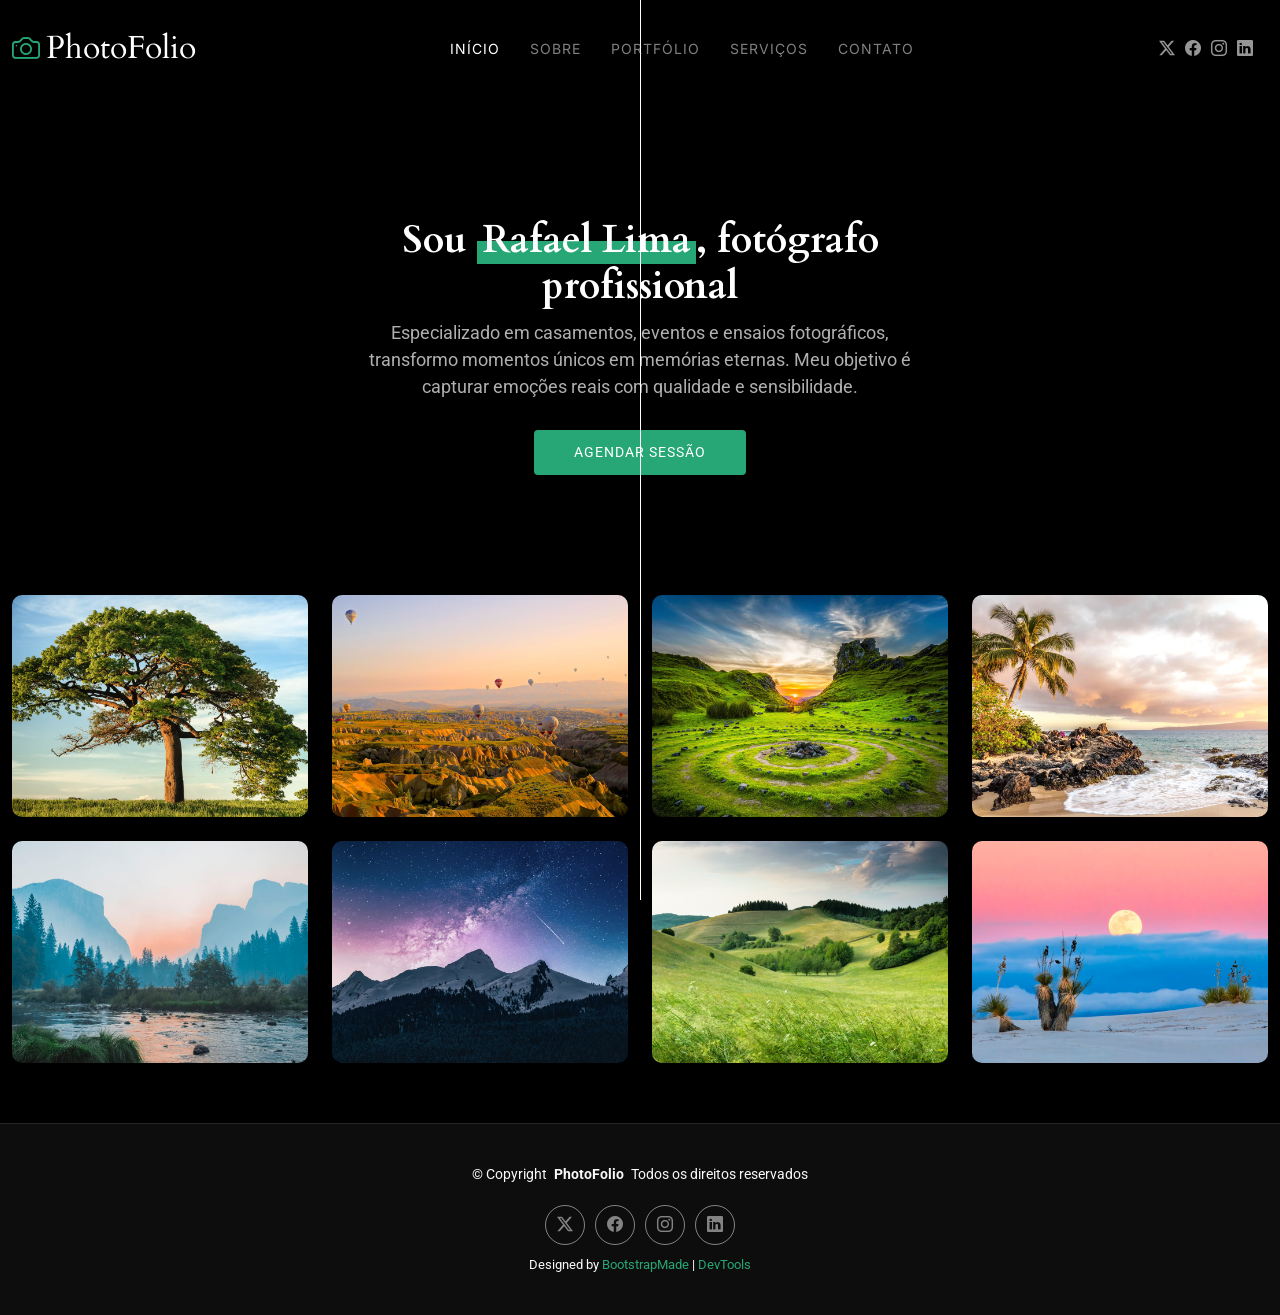
==== Portfolio/index.html @ c428792b "Add files via upload" ====
<!DOCTYPE html>
<html lang="en">

<head>
  <meta charset="utf-8">
  <meta content="width=device-width, initial-scale=1.0" name="viewport">
  <title>Index - Rafael Lima Fotografia</title>
  <meta name="description" content="">
  <meta name="keywords" content="">

  <!-- Favicons -->
  <link href="assets/img/favicon.png" rel="icon">
  <link href="assets/img/apple-touch-icon.png" rel="apple-touch-icon">

  <!-- Fonts -->
  <link href="https://fonts.googleapis.com" rel="preconnect">
  <link href="https://fonts.gstatic.com" rel="preconnect" crossorigin>
  <link href="https://fonts.googleapis.com/css2?family=Roboto:ital,wght@0,100;0,300;0,400;0,500;0,700;0,900;1,100;1,300;1,400;1,500;1,700;1,900&family=Inter:wght@100;200;300;400;500;600;700;800;900&family=Cardo:ital,wght@0,400;0,700;1,400;1,700&display=swap" rel="stylesheet">

  <!-- Vendor CSS Files -->
  <link href="assets/vendor/bootstrap/css/bootstrap.min.css" rel="stylesheet">
  <link href="assets/vendor/bootstrap-icons/bootstrap-icons.css" rel="stylesheet">
  <link href="assets/vendor/aos/aos.css" rel="stylesheet">
  <link href="assets/vendor/glightbox/css/glightbox.min.css" rel="stylesheet">
  <link href="assets/vendor/swiper/swiper-bundle.min.css" rel="stylesheet">

  <!-- Main CSS File -->
  <link href="assets/css/main.css" rel="stylesheet">

  <!-- =======================================================
  * Template Name: PhotoFolio
  * Template URL: https://bootstrapmade.com/photofolio-bootstrap-photography-website-template/
  * Updated: Aug 07 2024 with Bootstrap v5.3.3
  * Author: BootstrapMade.com
  * License: https://bootstrapmade.com/license/
  ======================================================== -->
</head>

<body class="index-page">

  <header id="header" class="header d-flex align-items-center sticky-top">
    <div class="container-fluid position-relative d-flex align-items-center justify-content-between">

      <a href="index.html" class="logo d-flex align-items-center me-auto me-xl-0">
        <!-- Uncomment the line below if you also wish to use an image logo -->
        <!-- <img src="assets/img/logo.png" alt=""> -->
        <i class="bi bi-camera"></i>
        <h1 class="sitename">PhotoFolio</h1>
      </a>

      <nav id="navmenu" class="navmenu">
      <ul>
        <li><a href="index.html" class="active">Início</a></li>
        <li><a href="about.html">Sobre</a></li>
        <li class="dropdown"><a href="gallery.html"><span>Portfólio</span></a></li>
        <li><a href="services.html">Serviços</a></li>
        <li><a href="contact.html">Contato</a></li>
      </ul>
      <i class="mobile-nav-toggle d-xl-none bi bi-list"></i>
    </nav>

      <div class="header-social-links">
        <a href="#" class="twitter"><i class="bi bi-twitter-x"></i></a>
        <a href="#" class="facebook"><i class="bi bi-facebook"></i></a>
        <a href="#" class="instagram"><i class="bi bi-instagram"></i></a>
        <a href="#" class="linkedin"><i class="bi bi-linkedin"></i></a>
      </div>

    </div>
  </header>

  <main class="main">

    <!-- Hero Section -->
    <section id="hero" class="hero section">

      <div class="container">
        <div class="row justify-content-center">
          <div class="col-lg-6 text-center" data-aos="fade-up" data-aos-delay="100">
            <h2><span>Sou </span><span class="underlight">Rafael Lima</span>, fotógrafo profissional</h2>
        <p>
          Especializado em casamentos, eventos e ensaios fotográficos, transformo momentos únicos em memórias eternas. 
          Meu objetivo é capturar emoções reais com qualidade e sensibilidade.
        </p>
        <a href="contact.html" class="btn-get-started">Agendar Sessão<br></a>
          </div>
        </div>
      </div>

    </section><!-- /Hero Section -->

    <!-- Gallery Section -->
    <section id="gallery" class="gallery section">

      <div class="container-fluid" data-aos="fade-up" data-aos-delay="100">

        <div class="row gy-4 justify-content-center">

          <div class="col-xl-3 col-lg-4 col-md-6">
            <div class="gallery-item h-100">
              <img src="assets/img/gallery/gallery-1.jpg" class="img-fluid" alt="">
              <div class="gallery-links d-flex align-items-center justify-content-center">
                <a href="assets/img/gallery/gallery-1.jpg" title="Gallery 1" class="glightbox preview-link"><i class="bi bi-arrows-angle-expand"></i></a>
                <a href="gallery-single.html" class="details-link"><i class="bi bi-link-45deg"></i></a>
              </div>
            </div>
          </div><!-- End Gallery Item -->

          <div class="col-xl-3 col-lg-4 col-md-6">
            <div class="gallery-item h-100">
              <img src="assets/img/gallery/gallery-2.jpg" class="img-fluid" alt="">
              <div class="gallery-links d-flex align-items-center justify-content-center">
                <a href="assets/img/gallery/gallery-2.jpg" title="Gallery 2" class="glightbox preview-link"><i class="bi bi-arrows-angle-expand"></i></a>
                <a href="gallery-single.html" class="details-link"><i class="bi bi-link-45deg"></i></a>
              </div>
            </div>
          </div><!-- End Gallery Item -->

          <div class="col-xl-3 col-lg-4 col-md-6">
            <div class="gallery-item h-100">
              <img src="assets/img/gallery/gallery-3.jpg" class="img-fluid" alt="">
              <div class="gallery-links d-flex align-items-center justify-content-center">
                <a href="assets/img/gallery/gallery-3.jpg" title="Gallery 3" class="glightbox preview-link"><i class="bi bi-arrows-angle-expand"></i></a>
                <a href="gallery-single.html" class="details-link"><i class="bi bi-link-45deg"></i></a>
              </div>
            </div>
          </div><!-- End Gallery Item -->

          <div class="col-xl-3 col-lg-4 col-md-6">
            <div class="gallery-item h-100">
              <img src="assets/img/gallery/gallery-4.jpg" class="img-fluid" alt="">
              <div class="gallery-links d-flex align-items-center justify-content-center">
                <a href="assets/img/gallery/gallery-4.jpg" title="Gallery 4" class="glightbox preview-link"><i class="bi bi-arrows-angle-expand"></i></a>
                <a href="gallery-single.html" class="details-link"><i class="bi bi-link-45deg"></i></a>
              </div>
            </div>
          </div><!-- End Gallery Item -->

          <div class="col-xl-3 col-lg-4 col-md-6">
            <div class="gallery-item h-100">
              <img src="assets/img/gallery/gallery-5.jpg" class="img-fluid" alt="">
              <div class="gallery-links d-flex align-items-center justify-content-center">
                <a href="assets/img/gallery/gallery-5.jpg" title="Gallery 5" class="glightbox preview-link"><i class="bi bi-arrows-angle-expand"></i></a>
                <a href="gallery-single.html" class="details-link"><i class="bi bi-link-45deg"></i></a>
              </div>
            </div>
          </div><!-- End Gallery Item -->

          <div class="col-xl-3 col-lg-4 col-md-6">
            <div class="gallery-item h-100">
              <img src="assets/img/gallery/gallery-6.jpg" class="img-fluid" alt="">
              <div class="gallery-links d-flex align-items-center justify-content-center">
                <a href="assets/img/gallery/gallery-6.jpg" title="Gallery 6" class="glightbox preview-link"><i class="bi bi-arrows-angle-expand"></i></a>
                <a href="gallery-single.html" class="details-link"><i class="bi bi-link-45deg"></i></a>
              </div>
            </div>
          </div><!-- End Gallery Item -->

          <div class="col-xl-3 col-lg-4 col-md-6">
            <div class="gallery-item h-100">
              <img src="assets/img/gallery/gallery-7.jpg" class="img-fluid" alt="">
              <div class="gallery-links d-flex align-items-center justify-content-center">
                <a href="assets/img/gallery/gallery-7.jpg" title="Gallery 7" class="glightbox preview-link"><i class="bi bi-arrows-angle-expand"></i></a>
                <a href="gallery-single.html" class="details-link"><i class="bi bi-link-45deg"></i></a>
              </div>
            </div>
          </div><!-- End Gallery Item -->

          <div class="col-xl-3 col-lg-4 col-md-6">
            <div class="gallery-item h-100">
              <img src="assets/img/gallery/gallery-8-2.jpg" class="img-fluid" alt="">
              <div class="gallery-links d-flex align-items-center justify-content-center">
                <a href="assets/img/gallery/gallery-8-2.jpg" title="Gallery 8" class="glightbox preview-link"><i class="bi bi-arrows-angle-expand"></i></a>
                <a href="gallery-single.html" class="details-link"><i class="bi bi-link-45deg"></i></a>
              </div>
            </div>
          </div><!-- End Gallery Item -->

        </div>

      </div>

    </section><!-- /Gallery Section -->

  </main>

  <footer id="footer" class="footer">

    <div class="container">
      <div class="copyright text-center ">
        <p>© <span>Copyright</span> <strong class="px-1 sitename">PhotoFolio</strong> <span>Todos os direitos reservados</span></p>
      </div>
      <div class="social-links d-flex justify-content-center">
        <a href=""><i class="bi bi-twitter-x"></i></a>
        <a href=""><i class="bi bi-facebook"></i></a>
        <a href=""><i class="bi bi-instagram"></i></a>
        <a href=""><i class="bi bi-linkedin"></i></a>
      </div>
      <div class="credits">
        <!-- All the links in the footer should remain intact. -->
        <!-- You can delete the links only if you've purchased the pro version. -->
        <!-- Licensing information: https://bootstrapmade.com/license/ -->
        <!-- Purchase the pro version with working PHP/AJAX contact form: [buy-url] -->
        Designed by <a href="https://bootstrapmade.com/">BootstrapMade</a> | <a href="https://bootstrapmade.com/tools/">DevTools</a>
      </div>
    </div>

  </footer>

  <!-- Scroll Top -->
  <a href="#" id="scroll-top" class="scroll-top d-flex align-items-center justify-content-center"><i class="bi bi-arrow-up-short"></i></a>

  <!-- Preloader -->
  <div id="preloader">
    <div class="line"></div>
  </div>

  <!-- Vendor JS Files -->
  <script src="assets/vendor/bootstrap/js/bootstrap.bundle.min.js"></script>
  <script src="assets/vendor/php-email-form/validate.js"></script>
  <script src="assets/vendor/aos/aos.js"></script>
  <script src="assets/vendor/glightbox/js/glightbox.min.js"></script>
  <script src="assets/vendor/swiper/swiper-bundle.min.js"></script>

  <!-- Main JS File -->
  <script src="assets/js/main.js"></script>

</body>

</html>
---- Portfolio/assets/css/main.css ----
/**
* Template Name: PhotoFolio
* Template URL: https://bootstrapmade.com/photofolio-bootstrap-photography-website-template/
* Updated: Aug 07 2024 with Bootstrap v5.3.3
* Author: BootstrapMade.com
* License: https://bootstrapmade.com/license/
*/

/*--------------------------------------------------------------
# Font & Color Variables
# Help: https://bootstrapmade.com/color-system/
--------------------------------------------------------------*/
/* Fonts */
:root {
  --default-font: "Roboto",  system-ui, -apple-system, "Segoe UI", Roboto, "Helvetica Neue", Arial, "Noto Sans", "Liberation Sans", sans-serif, "Apple Color Emoji", "Segoe UI Emoji", "Segoe UI Symbol", "Noto Color Emoji";
  --heading-font: "Cardo",  sans-serif;
  --nav-font: "Inter",  sans-serif;
}

/* Global Colors - The following color variables are used throughout the website. Updating them here will change the color scheme of the entire website */
:root { 
  --background-color: #000000; /* Background color for the entire website, including individual sections */
  --default-color: #fafafa; /* Default color used for the majority of the text content across the entire website */
  --heading-color: #ffffff; /* Color for headings, subheadings and title throughout the website */
  --accent-color: #27a776; /* Accent color that represents your brand on the website. It's used for buttons, links, and other elements that need to stand out */
  --surface-color: #1a1a1a; /* The surface color is used as a background of boxed elements within sections, such as cards, icon boxes, or other elements that require a visual separation from the global background. */
  --contrast-color: #ffffff; /* Contrast color for text, ensuring readability against backgrounds of accent, heading, or default colors. */
}

/* Nav Menu Colors - The following color variables are used specifically for the navigation menu. They are separate from the global colors to allow for more customization options */
:root {
  --nav-color: rgba(255, 255, 255, 0.5);  /* The default color of the main navmenu links */
  --nav-hover-color: #ffffff; /* Applied to main navmenu links when they are hovered over or active */
  --nav-mobile-background-color: #1a1a1a; /* Used as the background color for mobile navigation menu */
  --nav-dropdown-background-color: #1a1a1a; /* Used as the background color for dropdown items that appear when hovering over primary navigation items */
  --nav-dropdown-color: rgba(255, 255, 255, 0.5); /* Used for navigation links of the dropdown items in the navigation menu. */
  --nav-dropdown-hover-color: #ffffff; /* Similar to --nav-hover-color, this color is applied to dropdown navigation links when they are hovered over. */
}

/* Color Presets - These classes override global colors when applied to any section or element, providing reuse of the sam color scheme. */

.light-background {
  --background-color: #1a1a1a;
  --surface-color: #343434;
}

.dark-background {
  --background-color: #060606;
  --default-color: #ffffff;
  --heading-color: #ffffff;
  --surface-color: #252525;
  --contrast-color: #ffffff;
}

/* Smooth scroll */
:root {
  scroll-behavior: smooth;
}

/*--------------------------------------------------------------
# General Styling & Shared Classes
--------------------------------------------------------------*/
body {
  color: var(--default-color);
  background-color: var(--background-color);
  font-family: var(--default-font);
}

a {
  color: var(--accent-color);
  text-decoration: none;
  transition: 0.3s;
}

a:hover {
  color: color-mix(in srgb, var(--accent-color), transparent 25%);
  text-decoration: none;
}

h1,
h2,
h3,
h4,
h5,
h6 {
  color: var(--heading-color);
  font-family: var(--heading-font);
}

/* PHP Email Form Messages
------------------------------*/
.php-email-form .error-message {
  display: none;
  background: #df1529;
  color: #ffffff;
  text-align: left;
  padding: 15px;
  margin-bottom: 24px;
  font-weight: 600;
}

.php-email-form .sent-message {
  display: none;
  color: #ffffff;
  background: #059652;
  text-align: center;
  padding: 15px;
  margin-bottom: 24px;
  font-weight: 600;
}

.php-email-form .loading {
  display: none;
  background: var(--surface-color);
  text-align: center;
  padding: 15px;
  margin-bottom: 24px;
}

.php-email-form .loading:before {
  content: "";
  display: inline-block;
  border-radius: 50%;
  width: 24px;
  height: 24px;
  margin: 0 10px -6px 0;
  border: 3px solid var(--accent-color);
  border-top-color: var(--surface-color);
  animation: php-email-form-loading 1s linear infinite;
}

@keyframes php-email-form-loading {
  0% {
    transform: rotate(0deg);
  }

  100% {
    transform: rotate(360deg);
  }
}

/*--------------------------------------------------------------
# Global Header
--------------------------------------------------------------*/
.header {
  color: var(--default-color);
  background-color: var(--background-color);
  padding: 20px 0;
  transition: all 0.5s;
  z-index: 997;
  border-bottom: 1px solid var(--background-color);
}

.header .logo {
  line-height: 1;
}

.header .logo img {
  max-height: 36px;
  margin-right: 8px;
}

.header .logo h1 {
  font-size: 32px;
  margin: 0;
  font-weight: 400;
  color: var(--heading-color);
}

.header .logo i {
  font-size: 28px;
  margin-right: 6px;
}

.header .header-social-links {
  padding-right: 15px;
}

.header .header-social-links a {
  color: color-mix(in srgb, var(--default-color), transparent 40%);
  padding-left: 6px;
  display: inline-block;
  transition: 0.3s;
  font-size: 16px;
}

.header .header-social-links a:hover {
  color: var(--accent-color);
}

.header .header-social-links a i {
  line-height: 0px;
}

@media (max-width: 1200px) {
  .header .logo {
    order: 1;
  }

  .header .logo h1 {
    font-size: 26px;
  }

  .header .logo i {
    font-size: 20px;
  }

  .header .header-social-links {
    order: 2;
  }

  .header .header-social-links a {
    font-size: 16px;
  }

  .header .navmenu {
    order: 3;
  }
}

.scrolled .header {
  border-color: color-mix(in srgb, var(--background-color) 90%, white 20%);
}

/*--------------------------------------------------------------
# Navigation Menu
--------------------------------------------------------------*/
/* Navmenu - Desktop */
@media (min-width: 1200px) {
  .navmenu {
    padding: 0;
  }

  .navmenu ul {
    margin: 0;
    padding: 0;
    display: flex;
    list-style: none;
    align-items: center;
  }

  .navmenu li {
    position: relative;
  }

  .navmenu a,
  .navmenu a:focus {
    color: var(--nav-color);
    padding: 18px 15px;
    font-size: 14px;
    font-family: var(--nav-font);
    font-weight: 400;
    display: flex;
    align-items: center;
    justify-content: space-between;
    white-space: nowrap;
    transition: 0.3s;
    text-transform: uppercase;
    letter-spacing: 1px;
  }

  .navmenu a i,
  .navmenu a:focus i {
    font-size: 12px;
    line-height: 0;
    margin-left: 5px;
    transition: 0.3s;
  }

  .navmenu li:last-child a {
    padding-right: 0;
  }

  .navmenu li:hover>a,
  .navmenu .active,
  .navmenu .active:focus {
    color: var(--nav-hover-color);
  }

  .navmenu .dropdown ul {
    margin: 0;
    padding: 10px 0;
    background: var(--nav-dropdown-background-color);
    display: block;
    position: absolute;
    visibility: hidden;
    left: 14px;
    top: 130%;
    opacity: 0;
    transition: 0.3s;
    border-radius: 4px;
    z-index: 99;
  }

  .navmenu .dropdown ul li {
    min-width: 200px;
  }

  .navmenu .dropdown ul a {
    padding: 10px 20px;
    font-size: 15px;
    text-transform: none;
    color: var(--nav-dropdown-color);
  }

  .navmenu .dropdown ul a i {
    font-size: 12px;
  }

  .navmenu .dropdown ul a:hover,
  .navmenu .dropdown ul .active:hover,
  .navmenu .dropdown ul li:hover>a {
    color: var(--nav-dropdown-hover-color);
  }

  .navmenu .dropdown:hover>ul {
    opacity: 1;
    top: 100%;
    visibility: visible;
  }

  .navmenu .dropdown .dropdown ul {
    top: 0;
    left: -90%;
    visibility: hidden;
  }

  .navmenu .dropdown .dropdown:hover>ul {
    opacity: 1;
    top: 0;
    left: -100%;
    visibility: visible;
  }
}

/* Navmenu - Mobile */
@media (max-width: 1199px) {
  .mobile-nav-toggle {
    color: var(--nav-color);
    font-size: 28px;
    line-height: 0;
    margin-right: 10px;
    cursor: pointer;
    transition: color 0.3s;
  }

  .navmenu {
    padding: 0;
    z-index: 9997;
  }

  .navmenu ul {
    display: none;
    position: absolute;
    inset: 60px 20px 20px 20px;
    padding: 10px 0;
    margin: 0;
    border-radius: 6px;
    background-color: var(--nav-mobile-background-color);
    overflow-y: auto;
    transition: 0.3s;
    z-index: 9998;
    box-shadow: 0px 0px 30px rgba(0, 0, 0, 0.1);
  }

  .navmenu a,
  .navmenu a:focus {
    color: var(--nav-dropdown-color);
    padding: 10px 20px;
    font-family: var(--nav-font);
    font-size: 17px;
    font-weight: 500;
    display: flex;
    align-items: center;
    justify-content: space-between;
    white-space: nowrap;
    transition: 0.3s;
  }

  .navmenu a i,
  .navmenu a:focus i {
    font-size: 12px;
    line-height: 0;
    margin-left: 5px;
    width: 30px;
    height: 30px;
    display: flex;
    align-items: center;
    justify-content: center;
    border-radius: 50%;
    transition: 0.3s;
    background-color: color-mix(in srgb, var(--accent-color), transparent 90%);
  }

  .navmenu a i:hover,
  .navmenu a:focus i:hover {
    background-color: var(--accent-color);
    color: var(--contrast-color);
  }

  .navmenu a:hover,
  .navmenu .active,
  .navmenu .active:focus {
    color: var(--nav-dropdown-hover-color);
  }

  .navmenu .active i,
  .navmenu .active:focus i {
    background-color: var(--accent-color);
    color: var(--contrast-color);
    transform: rotate(180deg);
  }

  .navmenu .dropdown ul {
    position: static;
    display: none;
    z-index: 99;
    padding: 10px 0;
    margin: 10px 20px;
    background-color: var(--nav-dropdown-background-color);
    border: 1px solid color-mix(in srgb, var(--default-color), transparent 90%);
    box-shadow: none;
    transition: all 0.5s ease-in-out;
  }

  .navmenu .dropdown ul ul {
    background-color: rgba(33, 37, 41, 0.1);
  }

  .navmenu .dropdown>.dropdown-active {
    display: block;
    background-color: rgba(33, 37, 41, 0.03);
  }

  .mobile-nav-active {
    overflow: hidden;
  }

  .mobile-nav-active .mobile-nav-toggle {
    color: #fff;
    position: absolute;
    font-size: 32px;
    top: 15px;
    right: 15px;
    margin-right: 0;
    z-index: 9999;
  }

  .mobile-nav-active .navmenu {
    position: fixed;
    overflow: hidden;
    inset: 0;
    background: rgba(33, 37, 41, 0.8);
    transition: 0.3s;
  }

  .mobile-nav-active .navmenu>ul {
    display: block;
  }
}

/*--------------------------------------------------------------
# Global Footer
--------------------------------------------------------------*/
.footer {
  --background-color: color-mix(in srgb, var(--default-color), transparent 95%);
  border-top: 1px solid color-mix(in srgb, var(--default-color), transparent 90%);
  color: var(--default-color);
  background-color: var(--background-color);
  font-size: 14px;
  padding: 40px 0;
  position: relative;
}

.footer .copyright p {
  margin-bottom: 0;
}

.footer .social-links {
  margin-top: 20px;
}

.footer .social-links a {
  display: flex;
  align-items: center;
  justify-content: center;
  width: 40px;
  height: 40px;
  border-radius: 50%;
  border: 1px solid color-mix(in srgb, var(--default-color), transparent 50%);
  font-size: 16px;
  color: color-mix(in srgb, var(--default-color), transparent 50%);
  margin: 0 5px;
  transition: 0.3s;
}

.footer .social-links a:hover {
  color: var(--accent-color);
  border-color: var(--accent-color);
}

.footer .credits {
  margin-top: 10px;
  font-size: 13px;
  text-align: center;
}

/*--------------------------------------------------------------
# Preloader
--------------------------------------------------------------*/
#preloader {
  display: flex;
  position: fixed;
  inset: 0;
  width: 100%;
  height: 100vh;
  z-index: 99999;
}

#preloader:before,
#preloader:after {
  content: "";
  background-color: #000000;
  position: absolute;
  inset: 0;
  width: 50%;
  height: 100%;
  transition: all 0.3s ease 0s;
  z-index: -1;
}

#preloader:after {
  left: auto;
  right: 0;
}

#preloader .line {
  position: relative;
  overflow: hidden;
  margin: auto;
  width: 1px;
  height: 280px;
  transition: all 0.8s ease 0s;
}

#preloader .line:before {
  content: "";
  position: absolute;
  background-color: #ffffff;
  left: 0;
  top: 50%;
  width: 1px;
  height: 0%;
  transform: translateY(-50%);
  animation: lineincrease 1000ms ease-in-out 0s forwards;
}

#preloader .line:after {
  content: "";
  position: absolute;
  background-color: color-mix(in srgb, var(--default-color), transparent 95%);
  left: 0;
  top: 0;
  width: 1px;
  height: 100%;
  transform: translateY(-100%);
  animation: linemove 1200ms linear 0s infinite;
  animation-delay: 2000ms;
}

#preloader.loaded .line {
  opacity: 0;
  height: 100% !important;
}

#preloader.loaded .line:after {
  opacity: 0;
}

#preloader.loaded:before,
#preloader.loaded:after {
  animation: preloaderfinish 300ms ease-in-out 500ms forwards;
}

@keyframes lineincrease {
  0% {
    height: 0%;
  }

  100% {
    height: 100%;
  }
}

@keyframes linemove {
  0% {
    transform: translateY(200%);
  }

  100% {
    transform: translateY(-100%);
  }
}

@keyframes preloaderfinish {
  0% {
    width: 5 0%;
  }

  100% {
    width: 0%;
  }
}

/*--------------------------------------------------------------
# Scroll Top Button
--------------------------------------------------------------*/
.scroll-top {
  position: fixed;
  visibility: hidden;
  opacity: 0;
  right: 15px;
  bottom: -15px;
  z-index: 99999;
  background-color: var(--accent-color);
  width: 44px;
  height: 44px;
  border-radius: 50px;
  transition: all 0.4s;
}

.scroll-top i {
  font-size: 24px;
  color: var(--default-color);
  line-height: 0;
}

.scroll-top:hover {
  background-color: color-mix(in srgb, var(--accent-color), transparent 20%);
}

.scroll-top.active {
  visibility: visible;
  opacity: 1;
  bottom: 15px;
}

/*--------------------------------------------------------------
# Disable aos animation delay on mobile devices
--------------------------------------------------------------*/
@media screen and (max-width: 768px) {
  [data-aos-delay] {
    transition-delay: 0 !important;
  }
}

/*--------------------------------------------------------------
# Global Page Titles & Breadcrumbs
--------------------------------------------------------------*/
.page-title {
  color: var(--default-color);
  background-color: var(--background-color);
  position: relative;
}

.page-title .heading {
  padding: 80px 0;
  border-top: 1px solid color-mix(in srgb, var(--default-color), transparent 90%);
}

.page-title .heading h1 {
  font-size: 64px;
  font-weight: 400;
}

.page-title .heading .cta-btn {
  color: var(--default-color);
  background: var(--accent-color);
  font-weight: 400;
  font-size: 14px;
  display: inline-block;
  margin-top: 20px;
  padding: 12px 40px;
  border-radius: 4px;
  transition: 0.5s;
  text-transform: uppercase;
  letter-spacing: 1px;
}

.page-title .heading .cta-btn:hover {
  background-color: color-mix(in srgb, var(--accent-color) 90%, white 10%);
}

.page-title nav {
  background-color: color-mix(in srgb, var(--default-color), transparent 90%);
  padding: 20px 0;
}

.page-title nav ol {
  display: flex;
  flex-wrap: wrap;
  list-style: none;
  margin: 0;
  font-size: 16px;
  font-weight: 600;
}

.page-title nav ol li+li {
  padding-left: 10px;
}

.page-title nav ol li+li::before {
  content: "/";
  display: inline-block;
  padding-right: 10px;
  color: color-mix(in srgb, var(--default-color), transparent 70%);
}

/*--------------------------------------------------------------
# Global Sections
--------------------------------------------------------------*/
section,
.section {
  color: var(--default-color);
  background-color: var(--background-color);
  padding: 60px 0;
  scroll-margin-top: 100px;
  overflow: clip;
}

@media (max-width: 1199px) {

  section,
  .section {
    scroll-margin-top: 66px;
  }
}

/*--------------------------------------------------------------
# Global Section Titles
--------------------------------------------------------------*/
.section-title {
  padding-bottom: 60px;
  position: relative;
}

.section-title h2 {
  font-size: 14px;
  font-weight: 400;
  padding: 0;
  line-height: 1px;
  margin: 0;
  letter-spacing: 1.5px;
  text-transform: uppercase;
  color: color-mix(in srgb, var(--default-color), transparent 50%);
  position: relative;
  font-family: var(--default-font);
}

.section-title h2::after {
  content: "";
  width: 120px;
  height: 1px;
  display: inline-block;
  background: var(--accent-color);
  margin: 4px 10px;
}

.section-title p {
  color: var(--heading-color);
  margin: 0;
  font-size: 36px;
  font-weight: 400;
  font-family: var(--heading-font);
}

/*--------------------------------------------------------------
# Hero Section
--------------------------------------------------------------*/
.hero {
  width: 100%;
  min-height: 30vh;
  position: relative;
  padding: 120px 0 60px 0;
  display: flex;
  align-items: center;
}

.hero h2 {
  margin: 0 0 10px 0;
  font-size: 38px;
  font-weight: 700;
}

.hero h2 .underlight {
  position: relative;
  z-index: 1;
  padding: 0 5px;
  display: inline-block;
}

.hero h2 .underlight:before {
  content: "";
  position: absolute;
  height: 50%;
  bottom: 0;
  left: 0;
  right: 0;
  background: var(--accent-color);
  z-index: -1;
}

.hero p {
  color: color-mix(in srgb, var(--default-color), transparent 30%);
  margin-bottom: 30px;
  font-size: 18px;
}

@media (max-width: 768px) {
  .hero h2 {
    font-size: 32px;
  }
}

.hero .btn-get-started {
  color: var(--contrast-color);
  background: var(--accent-color);
  font-weight: 400;
  font-size: 14px;
  display: inline-block;
  padding: 12px 40px;
  border-radius: 4px;
  transition: 0.5s;
  text-transform: uppercase;
  letter-spacing: 1px;
}

.hero .btn-get-started:hover {
  background-color: color-mix(in srgb, var(--accent-color) 90%, white 10%);
}

/*--------------------------------------------------------------
# Gallery Section
--------------------------------------------------------------*/
.gallery .gallery-item {
  position: relative;
  overflow: hidden;
  border-radius: 10px;
}

.gallery .gallery-item img {
  transition: 0.3s;
}

.gallery .gallery-links {
  position: absolute;
  inset: 0;
  opacity: 0;
  transition: all ease-in-out 0.3s;
  background: rgba(0, 0, 0, 0.6);
  z-index: 3;
}

.gallery .gallery-links .preview-link,
.gallery .gallery-links .details-link {
  font-size: 20px;
  color: rgba(255, 255, 255, 0.5);
  transition: 0.3s;
  line-height: 1.2;
  margin: 30px 8px 0 8px;
}

.gallery .gallery-links .preview-link:hover,
.gallery .gallery-links .details-link:hover {
  color: #ffffff;
}

.gallery .gallery-links .details-link {
  font-size: 30px;
  line-height: 0;
}

.gallery .gallery-item:hover .gallery-links {
  opacity: 1;
}

.gallery .gallery-item:hover .preview-link,
.gallery .gallery-item:hover .details-link {
  margin-top: 0;
}

.gallery .gallery-item:hover img {
  transform: scale(1.1);
}

.glightbox-clean .gslide-description {
  background: #272727;
}

.glightbox-clean .gslide-title {
  color: rgba(255, 255, 255, 0.8);
  margin: 0;
}

/*--------------------------------------------------------------
# About Section
--------------------------------------------------------------*/
.about .content h2 {
  font-weight: 700;
  font-size: 24px;
}

.about .content ul {
  list-style: none;
  padding: 0;
}

.about .content ul li {
  margin-bottom: 20px;
  display: flex;
  align-items: center;
}

.about .content ul strong {
  margin-right: 10px;
}

.about .content ul i {
  font-size: 16px;
  margin-right: 5px;
  color: var(--accent-color);
  line-height: 0;
}

/*--------------------------------------------------------------
# Testimonials Section
--------------------------------------------------------------*/
.testimonials .testimonial-item {
  background-color: var(--surface-color);
  box-shadow: 0px 0 20px rgba(0, 0, 0, 0.1);
  box-sizing: content-box;
  padding: 30px;
  margin: 40px 30px;
  min-height: 320px;
  display: flex;
  flex-direction: column;
  text-align: center;
  transition: 0.3s;
}

.testimonials .testimonial-item .stars {
  margin-bottom: 15px;
}

.testimonials .testimonial-item .stars i {
  color: #ffc107;
  margin: 0 1px;
}

.testimonials .testimonial-item .testimonial-img {
  width: 90px;
  border-radius: 50%;
  border: 4px solid var(--background-color);
  margin: 0 auto;
}

.testimonials .testimonial-item h3 {
  font-size: 18px;
  font-weight: bold;
  margin: 10px 0 5px 0;
}

.testimonials .testimonial-item h4 {
  font-size: 14px;
  color: color-mix(in srgb, var(--default-color), transparent 40%);
  margin: 0;
}

.testimonials .testimonial-item p {
  font-style: italic;
  margin: 0 auto 15px auto;
}

.testimonials .swiper-wrapper {
  height: auto;
}

.testimonials .swiper-pagination {
  margin-top: 20px;
  position: relative;
}

.testimonials .swiper-pagination .swiper-pagination-bullet {
  width: 12px;
  height: 12px;
  background-color: color-mix(in srgb, var(--default-color), transparent 85%);
  opacity: 1;
}

.testimonials .swiper-pagination .swiper-pagination-bullet-active {
  background-color: var(--accent-color);
}

.testimonials .swiper-slide {
  opacity: 0.3;
}

@media (max-width: 1199px) {
  .testimonials .swiper-slide-active {
    opacity: 1;
  }

  .testimonials .swiper-pagination {
    margin-top: 0;
  }

  .testimonials .testimonial-item {
    margin: 40px 20px;
  }
}

@media (min-width: 1200px) {
  .testimonials .swiper-slide-next {
    opacity: 1;
    transform: scale(1.12);
  }
}

/*--------------------------------------------------------------
# Gallery Details Section
--------------------------------------------------------------*/
.gallery-details .portfolio-details-slider img {
  width: 100%;
}

.gallery-details .swiper-wrapper {
  height: auto;
}

.gallery-details .swiper-button-prev,
.gallery-details .swiper-button-next {
  width: 48px;
  height: 48px;
}

.gallery-details .swiper-button-prev:after,
.gallery-details .swiper-button-next:after {
  color: rgba(255, 255, 255, 0.8);
  background-color: rgba(0, 0, 0, 0.15);
  font-size: 24px;
  border-radius: 50%;
  width: 48px;
  height: 48px;
  display: flex;
  align-items: center;
  justify-content: center;
  transition: 0.3s;
}

.gallery-details .swiper-button-prev:hover:after,
.gallery-details .swiper-button-next:hover:after {
  background-color: rgba(0, 0, 0, 0.3);
}

@media (max-width: 575px) {

  .gallery-details .swiper-button-prev,
  .gallery-details .swiper-button-next {
    display: none;
  }
}

.gallery-details .swiper-pagination {
  margin-top: 20px;
  position: relative;
}

.gallery-details .swiper-pagination .swiper-pagination-bullet {
  width: 10px;
  height: 10px;
  background-color: color-mix(in srgb, var(--default-color), transparent 85%);
  opacity: 1;
}

.gallery-details .swiper-pagination .swiper-pagination-bullet-active {
  background-color: var(--accent-color);
}

.gallery-details .portfolio-info h3 {
  font-size: 22px;
  font-weight: 700;
  margin-bottom: 20px;
  padding-bottom: 20px;
  position: relative;
}

.gallery-details .portfolio-info h3:after {
  content: "";
  position: absolute;
  display: block;
  width: 50px;
  height: 3px;
  background: var(--accent-color);
  left: 0;
  bottom: 0;
}

.gallery-details .portfolio-info ul {
  list-style: none;
  padding: 0;
  font-size: 15px;
}

.gallery-details .portfolio-info ul li {
  display: flex;
  flex-direction: column;
  padding-bottom: 15px;
}

.gallery-details .portfolio-info ul strong {
  text-transform: uppercase;
  font-weight: 400;
  color: color-mix(in srgb, var(--default-color), transparent 50%);
  font-size: 14px;
}

.gallery-details .portfolio-info .btn-visit {
  padding: 8px 40px;
  background: var(--accent-color);
  color: var(--contrast-color);
  border-radius: 50px;
  transition: 0.3s;
}

.gallery-details .portfolio-info .btn-visit:hover {
  background: color-mix(in srgb, var(--accent-color), transparent 20%);
}

.gallery-details .portfolio-description h2 {
  font-size: 26px;
  font-weight: 700;
  margin-bottom: 20px;
}

.gallery-details .portfolio-description p {
  padding: 0;
}

.gallery-details .portfolio-description .testimonial-item {
  padding: 30px 30px 0 30px;
  position: relative;
  background: color-mix(in srgb, var(--default-color), transparent 97%);
  margin-bottom: 50px;
}

.gallery-details .portfolio-description .testimonial-item .testimonial-img {
  width: 90px;
  border-radius: 50px;
  border: 6px solid var(--background-color);
  float: left;
  margin: 0 10px 0 0;
}

.gallery-details .portfolio-description .testimonial-item h3 {
  font-size: 18px;
  font-weight: bold;
  margin: 15px 0 5px 0;
  padding-top: 20px;
}

.gallery-details .portfolio-description .testimonial-item h4 {
  font-size: 14px;
  color: #6c757d;
  margin: 0;
}

.gallery-details .portfolio-description .testimonial-item .quote-icon-left,
.gallery-details .portfolio-description .testimonial-item .quote-icon-right {
  color: color-mix(in srgb, var(--accent-color), transparent 50%);
  font-size: 26px;
  line-height: 0;
}

.gallery-details .portfolio-description .testimonial-item .quote-icon-left {
  display: inline-block;
  left: -5px;
  position: relative;
}

.gallery-details .portfolio-description .testimonial-item .quote-icon-right {
  display: inline-block;
  right: -5px;
  position: relative;
  top: 10px;
  transform: scale(-1, -1);
}

.gallery-details .portfolio-description .testimonial-item p {
  font-style: italic;
  margin: 0 0 15px 0 0 0;
  padding: 0;
}

/*--------------------------------------------------------------
# Services Section
--------------------------------------------------------------*/
.services .service-item {
  background-color: var(--surface-color);
  padding: 50px 30px;
  transition: all 0.3s ease-in-out;
  height: 100%;
  position: relative;
  z-index: 1;
}

.services .service-item:before {
  content: "";
  position: absolute;
  background: var(--accent-color);
  inset: 100% 0 0 0;
  transition: all 0.3s;
  z-index: -1;
}

.services .service-item .icon {
  margin-bottom: 15px;
}

.services .service-item .icon i {
  color: var(--default-color);
  background-color: var(--accent-color);
  font-size: 24px;
  width: 56px;
  height: 56px;
  display: flex;
  align-items: center;
  justify-content: center;
  border-radius: 50%;
  transition: ease-in-out 0.3s;
}

.services .service-item h4 {
  font-weight: 700;
  margin-bottom: 15px;
  font-size: 20px;
  font-family: var(--default-font);
}

.services .service-item h4 a {
  color: var(--heading-color);
  transition: ease-in-out 0.3s;
}

.services .service-item p {
  line-height: 24px;
  font-size: 14px;
  margin-bottom: 0;
  transition: ease-in-out 0.3s;
}

.services .service-item:hover h4 a,
.services .service-item:hover p {
  color: var(--default-color);
}

.services .service-item:hover i {
  color: var(--accent-color);
  background-color: var(--default-color);
}

.services .service-item:hover:before {
  background: var(--accent-color);
  inset: 0;
  border-radius: 0px;
}

/*--------------------------------------------------------------
# Pricing Section
--------------------------------------------------------------*/
.pricing .pricing-item {
  border-bottom: 1px dashed color-mix(in srgb, var(--default-color), transparent 60%);
  width: 100%;
  height: 100%;
  padding: 0 0 15px 0;
}

.pricing .pricing-item h3 {
  margin: 0;
  font-size: 20px;
  font-weight: 600;
}

.pricing .pricing-item h4 {
  margin: 0;
  font-size: 18px;
  color: var(--accent-color);
}

/*--------------------------------------------------------------
# Contact Section
--------------------------------------------------------------*/
.contact .info-wrap {
  margin-bottom: 30px;
}

.contact .info-item i {
  font-size: 20px;
  color: var(--accent-color);
  width: 56px;
  height: 56px;
  display: flex;
  justify-content: center;
  align-items: center;
  transition: all 0.3s ease-in-out;
  border-radius: 50%;
  border: 1px solid color-mix(in srgb, var(--accent-color), transparent 40%);
  margin-right: 15px;
}

.contact .info-item h3 {
  font-size: 18px;
  font-weight: 700;
  margin: 0 0 5px 0;
  font-family: var(--default-font);
}

.contact .info-item p {
  padding: 0;
  margin-bottom: 0;
  font-size: 14px;
}

.contact .info-item:hover i {
  background: var(--accent-color);
  color: var(--contrast-color);
}

@media (max-width: 575px) {
  .contact .php-email-form {
    padding: 20px;
  }
}

.contact .php-email-form input[type=text],
.contact .php-email-form input[type=email],
.contact .php-email-form textarea {
  font-size: 14px;
  padding: 10px 15px;
  box-shadow: none;
  border-radius: 0;
  color: var(--default-color);
  background-color: var(--surface-color);
  border-color: color-mix(in srgb, var(--default-color), transparent 80%);
}

.contact .php-email-form input[type=text]:focus,
.contact .php-email-form input[type=email]:focus,
.contact .php-email-form textarea:focus {
  border-color: var(--accent-color);
}

.contact .php-email-form input[type=text]::placeholder,
.contact .php-email-form input[type=email]::placeholder,
.contact .php-email-form textarea::placeholder {
  color: color-mix(in srgb, var(--default-color), transparent 70%);
}

.contact .php-email-form button[type=submit] {
  color: var(--default-color);
  background: var(--accent-color);
  font-weight: 400;
  font-size: 14px;
  display: inline-block;
  margin-top: 20px;
  padding: 14px 40px;
  border: 0;
  border-radius: 4px;
  transition: 0.5s;
  text-transform: uppercase;
  letter-spacing: 1px;
}

.contact .php-email-form button[type=submit]:hover {
  background-color: color-mix(in srgb, var(--accent-color) 90%, white 10%);
}

/*--------------------------------------------------------------
# Starter Section Section
--------------------------------------------------------------*/
.starter-section {
  /* Add your styles here */
}
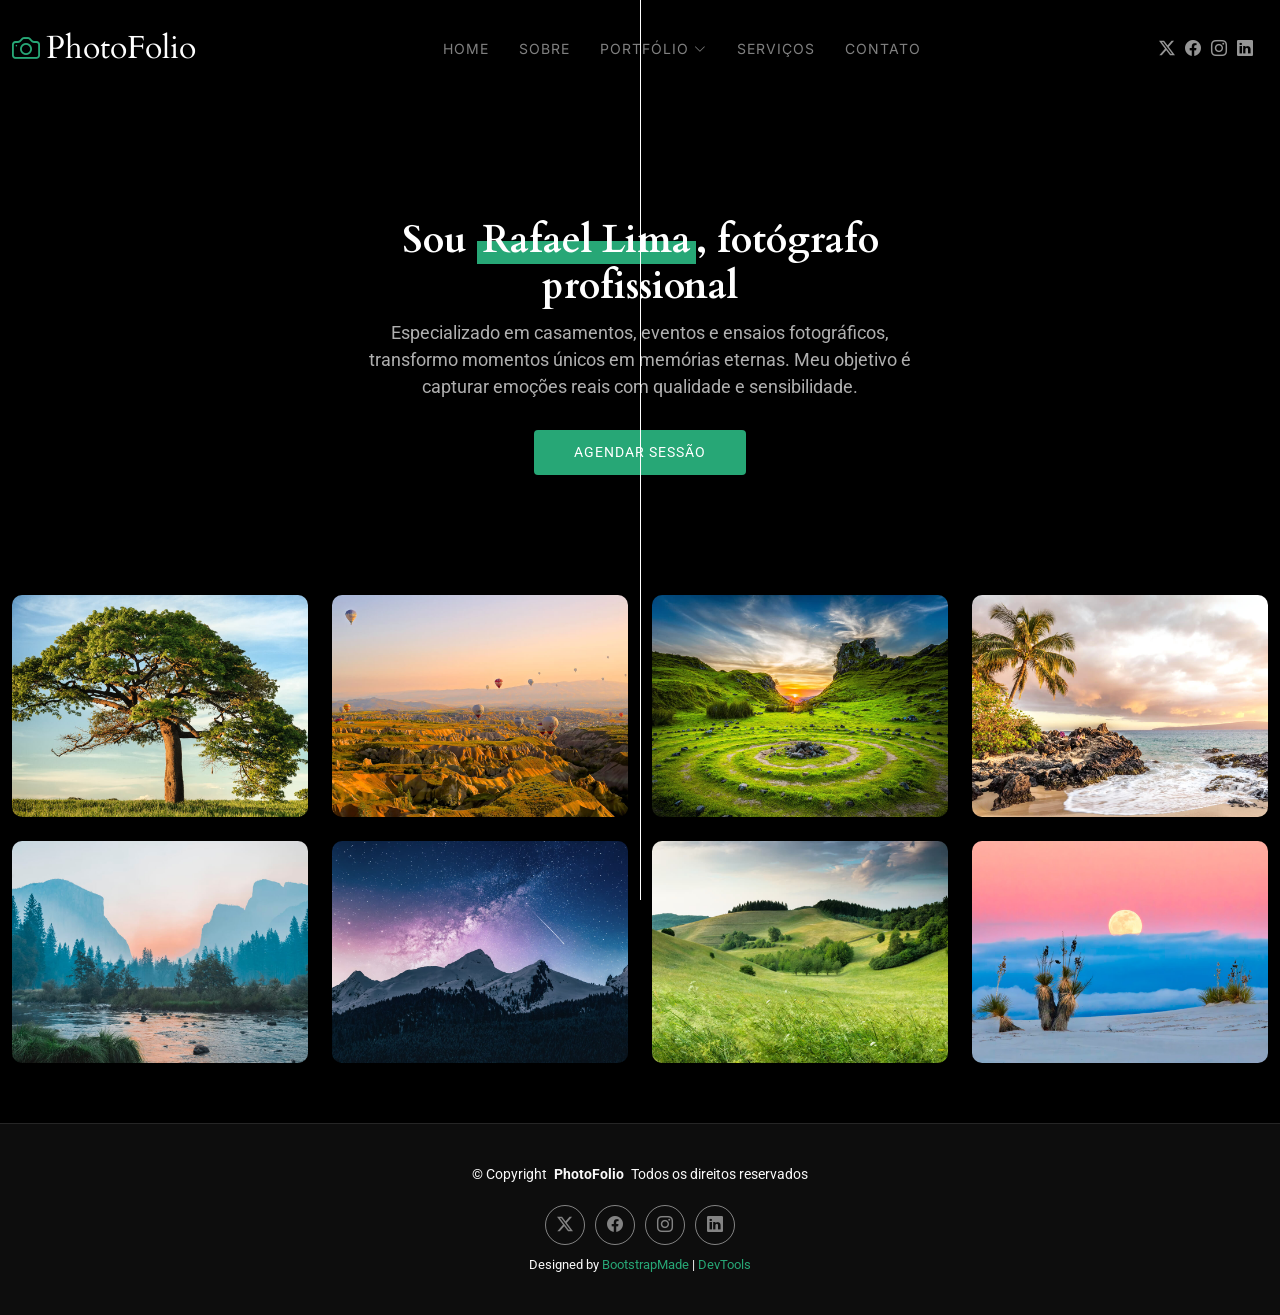
==== commit 7c87602c: "Add files via upload" ====
--- a/Portfolio/index.html
+++ b/Portfolio/index.html
@@ -49,15 +49,21 @@
       </a>
 
       <nav id="navmenu" class="navmenu">
-      <ul>
-        <li><a href="index.html" class="active">Início</a></li>
-        <li><a href="about.html">Sobre</a></li>
-        <li class="dropdown"><a href="gallery.html"><span>Portfólio</span></a></li>
-        <li><a href="services.html">Serviços</a></li>
-        <li><a href="contact.html">Contato</a></li>
-      </ul>
-      <i class="mobile-nav-toggle d-xl-none bi bi-list"></i>
-    </nav>
+        <ul>
+          <li><a href="index.html">Home</a></li>
+          <li><a href="about.html">Sobre</a></li>
+          <li class="dropdown"><a href="gallery.html"><span>Portfólio</span> <i class="bi bi-chevron-down toggle-dropdown"></i></a>
+            <ul>
+              <li><a href="gallery.html">Casamentos</a></li>
+              <li><a href="gallery.html">Eventos</a></li>
+              <li><a href="gallery.html">Ensaios</a></li>
+            </ul>
+          </li>
+          <li><a href="services.html">Serviços</a></li>
+          <li><a href="contact.html">Contato</a></li>
+        </ul>
+        <i class="mobile-nav-toggle d-xl-none bi bi-list"></i>
+      </nav>
 
       <div class="header-social-links">
         <a href="#" class="twitter"><i class="bi bi-twitter-x"></i></a>
